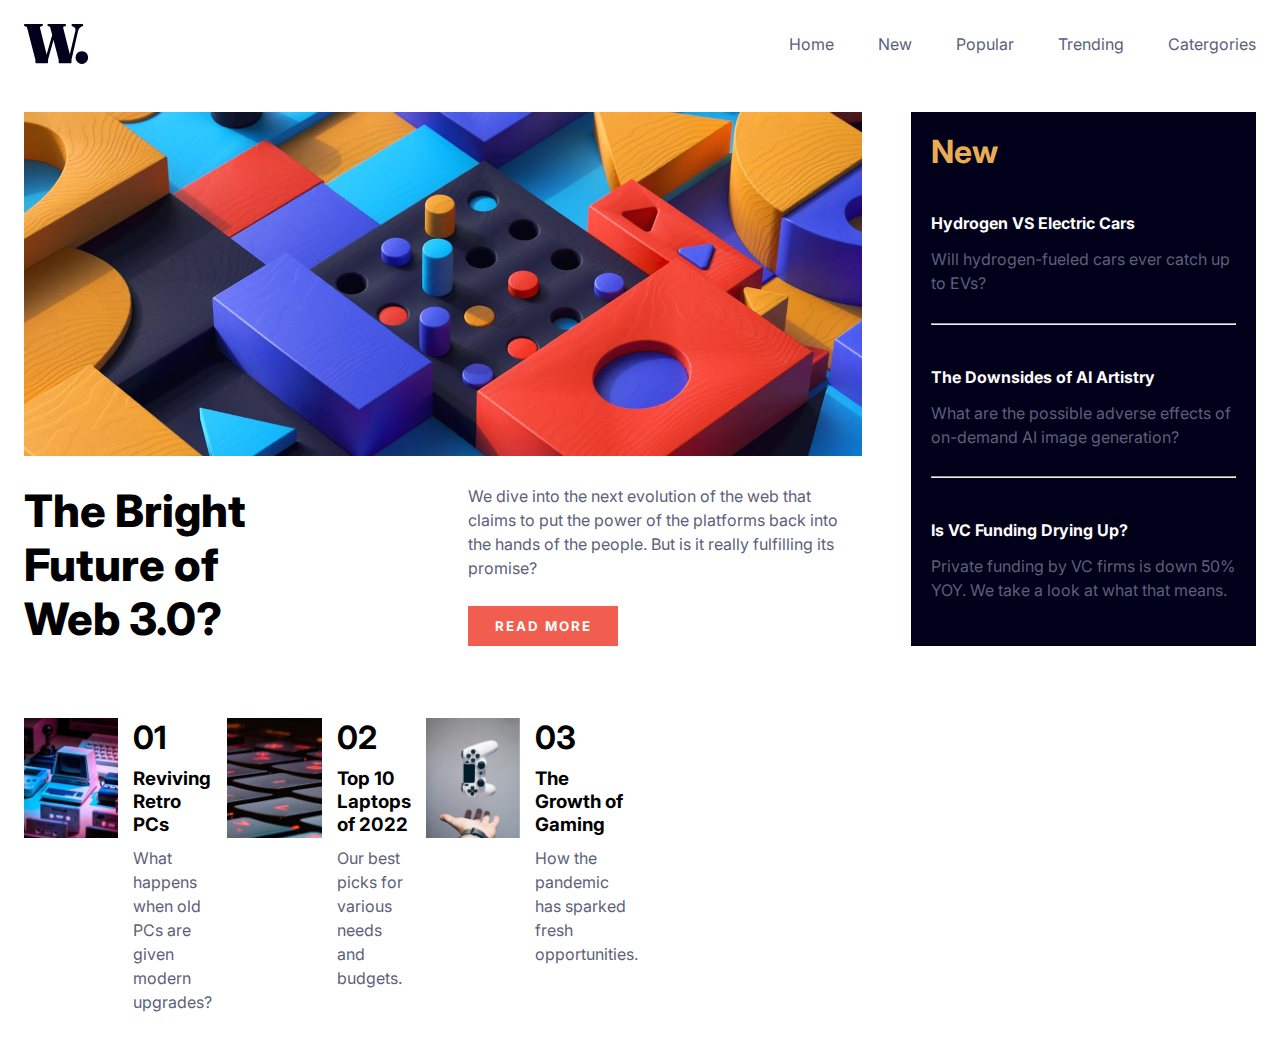
==== index.html @ bdfcd42b "first commit" ====
<!DOCTYPE html>
<html lang="en">
  <head>
    <meta charset="UTF-8" />
    <meta name="viewport" content="width=device-width, initial-scale=1.0" />
    <title>Document</title>
    <link rel="stylesheet" href="style.css" />
  </head>
  <body>
    <!-- The NAV session -->
    <header>
      <nav>
        <img src="assets/images/logo.svg" alt="logo" />
        <div>
          <a href="#">Home</a>
          <a href="#">New</a>
          <a href="#">Popular</a>
          <a href="#">Trending</a>
          <a href="#">Catergories</a>
        </div>
        <img src="assets/images/icon-menu.svg" alt="" />
      </nav>
    </header>
    <!-- first section -->
    <main>
      <section class="hero-content">
        <div class="pic-container">
          <img src="assets/images/image-web-3-desktop.jpg" alt="" />
          <!-- were working on the mobile screen to enable only the image show/display -->
           <img src="assets/images/image-web-3-mobile.jpg" alt="">
          <div class="pic-container-text">
            <h1>The Bright Future of Web 3.0?</h1>
            <div>
              <p>
                We dive into the next evolution of the web that claims to put
                the power of the platforms back into the hands of the people.
                But is it really fulfilling its promise?
              </p>
              <button>Read More</button>
            </div>
          </div>
        </div>
        <!-- creation of the second child -->
        <div class="text-container">
          <h1>New</h1>
          <div>
            <h4>Hydrogen VS Electric Cars</h4>
            <p>Will hydrogen-fueled cars ever catch up to EVs?</p>
          </div>
          <hr />

          <div>
            <h4>The Downsides of AI Artistry</h4>
            <p>
              What are the possible adverse effects of on-demand AI image
              generation?
            </p>
          </div>
          <hr />

          <div>
            <h4>Is VC Funding Drying Up?</h4>
            <p>
              Private funding by VC firms is down 50% YOY. We take a look at
              what that means.
            </p>
          </div>
        </div>
      </section>

<section class="card-container">

<div class="inner-card">
  <img  src="assets/images/image-retro-pcs.jpg" alt="">
  <div class="itext">
    <h1>01</h1>
    <h3>Reviving Retro PCs</h3>
    <p>What happens when old PCs are given modern upgrades?</p>
  </div>


  <img src="assets/images/image-top-laptops.jpg" alt="">
  <div class="itext">
    <h1> 02</h1>
    <h3> Top 10 Laptops of 2022</h3>
    <p>Our best picks for various needs and budgets.</p>
  </div>

  <img src="assets/images/image-gaming-growth.jpg" alt="">
  <div class="itext">
    <h1>  03</h1>
    <h3> The Growth of Gaming</h3>
    <p>How the pandemic has sparked fresh opportunities.</p>
  </div>



</div>

</section>

    </main>

    
  
  

 
 
  

 
  
  

    <div class="bottom-section">
      <div class="image-bottom-section">
        <img src="" alt="" />
      </div>
    </div>
  </body>
</html>
---- style.css ----
@import url('https://fonts.googleapis.com/css2?family=Inter:ital,opsz,wght@0,14..32,100..900;1,14..32,100..900&display=swap');

*{
    margin: 0;
    padding: 0;
    box-sizing: border-box;
    text-decoration: none;
    font-family: Inter, sans-serif;
}

:root{
--Softorange: hsl(35, 77%, 62%);
--Softred: hsl(5, 85%, 63%);
--Off-white: hsl(36, 100%, 99%);
--Grayishblue: hsl(233, 8%, 79%);
--Darkgrayishblue: hsl(236, 13%, 42%);
--Verydarkblue: hsl(240, 100%, 5%);
}

body{
    max-width: 1280px;
    margin: 0 auto;
}

p{
    font-size: 15ps;
    line-height: 1.5;
    color: var(--Darkgrayishblue);
}

/* padding creates spaces inside of a container, while margin outside of the container */
nav{
    display: flex;
    align-items: center;
    justify-content: space-between;
    padding: 24px;
}

/* using decendant to target a specifiic element without creating a class name */
nav div a{
    color: var(--Darkgrayishblue);
    margin-left: 40px;
}

/* to rempove the icon on destop screen) */
/* by default you can use a class name (which works) and also first of type and the last of type
fitst of type: as the name emplies, the two elements must be of the same tyoe (have 2 images under one div)
it is used to pass a specific style*/

nav img:last-of-type{
    display: none;
}

.pic-container img:last-of-type{
    display: none;
}

.pic-container{
    width: 68%;
}

.hero-content{
    padding: 24px;
     /* display was given to enable the new container come to the side */
    display: flex;
    justify-content: space-between;
}

.hero-container{
    padding:24px;
}

.pic-container img{ 
    width: 100%;
}

.pic-container-text{
    display: flex;
    margin-top: 24px;
    justify-content: space-between;
    /* the justify content was done to enalbe the remaining space at the edge come to the middle  */
}

/* pixels are absolute and you dont use pixel for font size, we should use em more(em are absolute and their values are
more bigger, hence advised to use more comparing naira to dollar. even if wwere given px in figma. 
1rem is 16px (you can use px to em converter for better calculations) */

.pic-container-text h1{
    font-size: 2.8rem; 
    font-weight: 800;
    width: 280px;
    /* the widthh of 280px was used we do not wan the max width to change, so rather we use px as it is absolute (does
    not change anyhow) */
}

/* the div before the button */
.pic-container-text div{
    display: flex;
    flex-direction: column;
    justify-content: space-between;
    width: 47%;
}

.pic-container-text button{
    background-color:var(--Softred) ;
    border: none;
    text-transform: uppercase;
    color: var(--Off-white);
    width: 150px;
    height: 40px;
    font-weight: 700;
    letter-spacing: 2px;
}

.text-container{
    width: 28%;
    padding: 20px;
    background-color: var(--Verydarkblue);
    display: flex;
    /* the display flex was used to enable use the justify, and then flex direction back to colurm to leave the work
     as it was while allowing the whole content occupy the container */
     flex-direction: column;
     justify-content: space-between;
}

.text-container h1{
     color: var(--Softorange)
}

.text-container h4{
    color: var(--Off-white);
    margin: 14px 0;
    /* margin was used to create space between the text */
}

.text-container div{
    /* gap wil be used to create space 
    the padding top and botom will used to create spaces between the h1 (NEW) and each of the div below */
    padding: 24px 0;
}

/* media query for the tavlet screen 
take note. the 992 will go down to */




@media(max-width: 1024px){

/* working on removing the text container come down and occupy the space */
/* take note, the display will effect the mobile screen */
    .hero-content{
        display: block;
    }

        /* the width in the hero section,pic container was initially on 68% to enable the text cnt take up 28% and the space
    inbtw. now to enable the pic occupy the full space, we cal the width on 100% */

    .pic-container{
        width: 100%;
        margin-bottom: 40px;
    }

    .text-container{
  width: 100%;}

  .card-container{
    flex-wrap: wrap;

  }

  .inner-card{
    width: 47%;
    margin-bottom: 20px;
  }
    
}

@media(max-width: 576px){
    nav div{
        display: none;
    }

    nav img:last-of-type{
        display: block;
    }

/* this was done to enable the mobile screen show on mobile only */
/* psuedo selectors are last-of-type etc. */
    .pic-container img:first-of-type{
    display: none;
    }

    .pic-container img:last-of-type{
    display: block;
    }

.pic-container-text {
display: block;
}

.pic-container-text h1, .pic-container-text div{
  width: 100%;
}

.pic-container-text div p{
  margin: 20px 0;
}

.text-container{
  width: 100%;
}


.card-container{
  display: block;
  
}

.inner-card{
  width: 100%;
}



}




.card-container{
  
  display: flex;
  padding: 24px;
  margin-top: 24px;
  justify-content: space-between;

}

.inner-card{
  display: flex;
  gap: 15px;
  width: 28%;
  
}

.inner-card img{
 height: 120px;
  
}

.inner-card h3:hover{
  color: var(--Softred);
}



.inner-card div h3{
  margin: 10px 0;
  
}
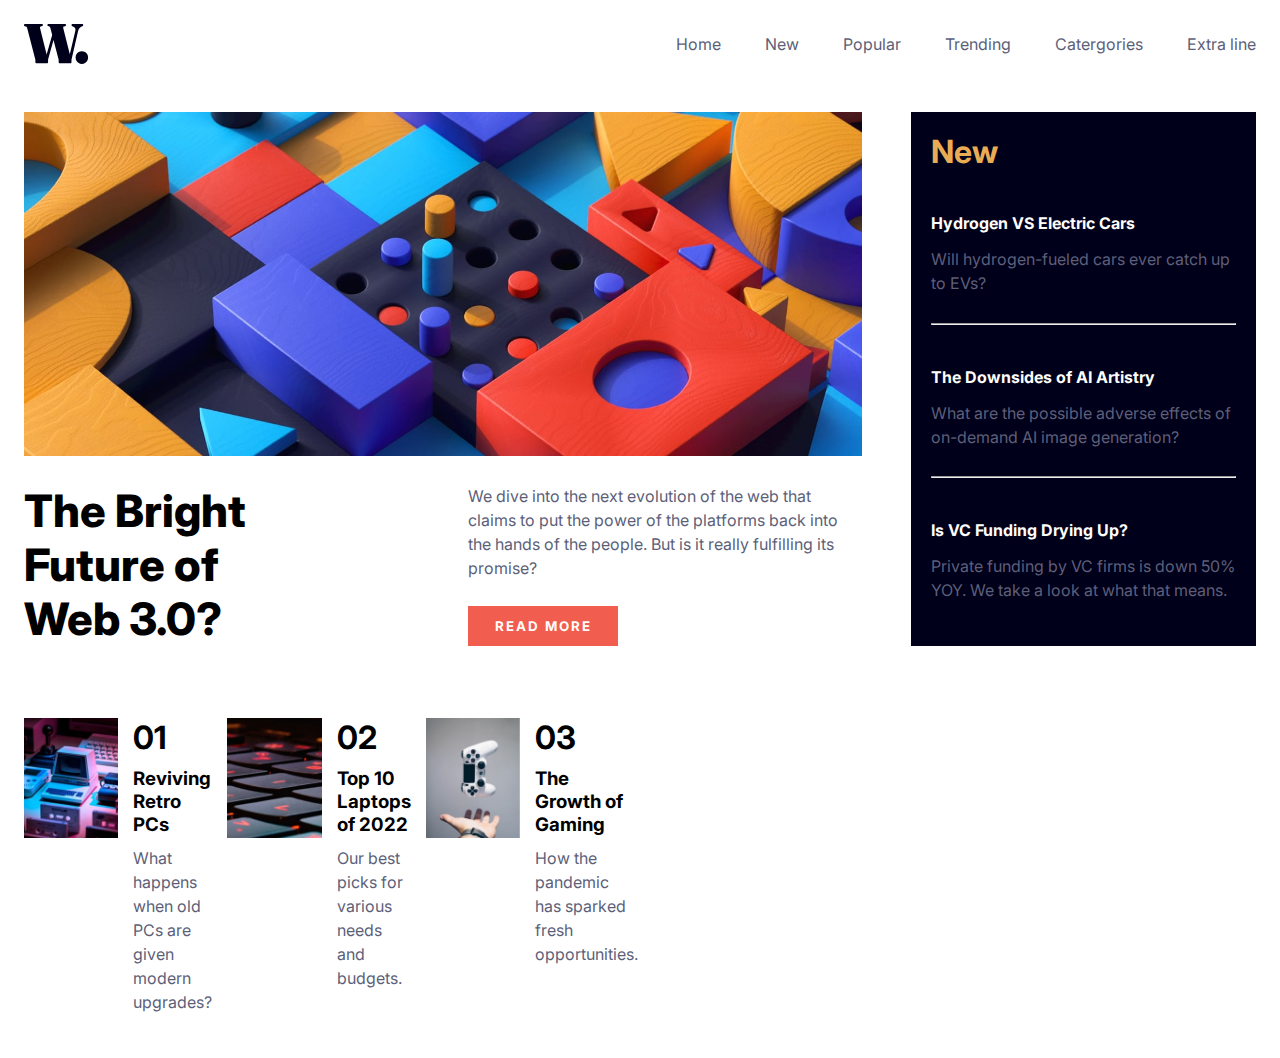
==== commit 5f760e09: "second commit" ====
--- a/index.html
+++ b/index.html
@@ -17,6 +17,7 @@
           <a href="#">Popular</a>
           <a href="#">Trending</a>
           <a href="#">Catergories</a>
+          <a href="#">Extra line</a>
         </div>
         <img src="assets/images/icon-menu.svg" alt="" />
       </nav>
